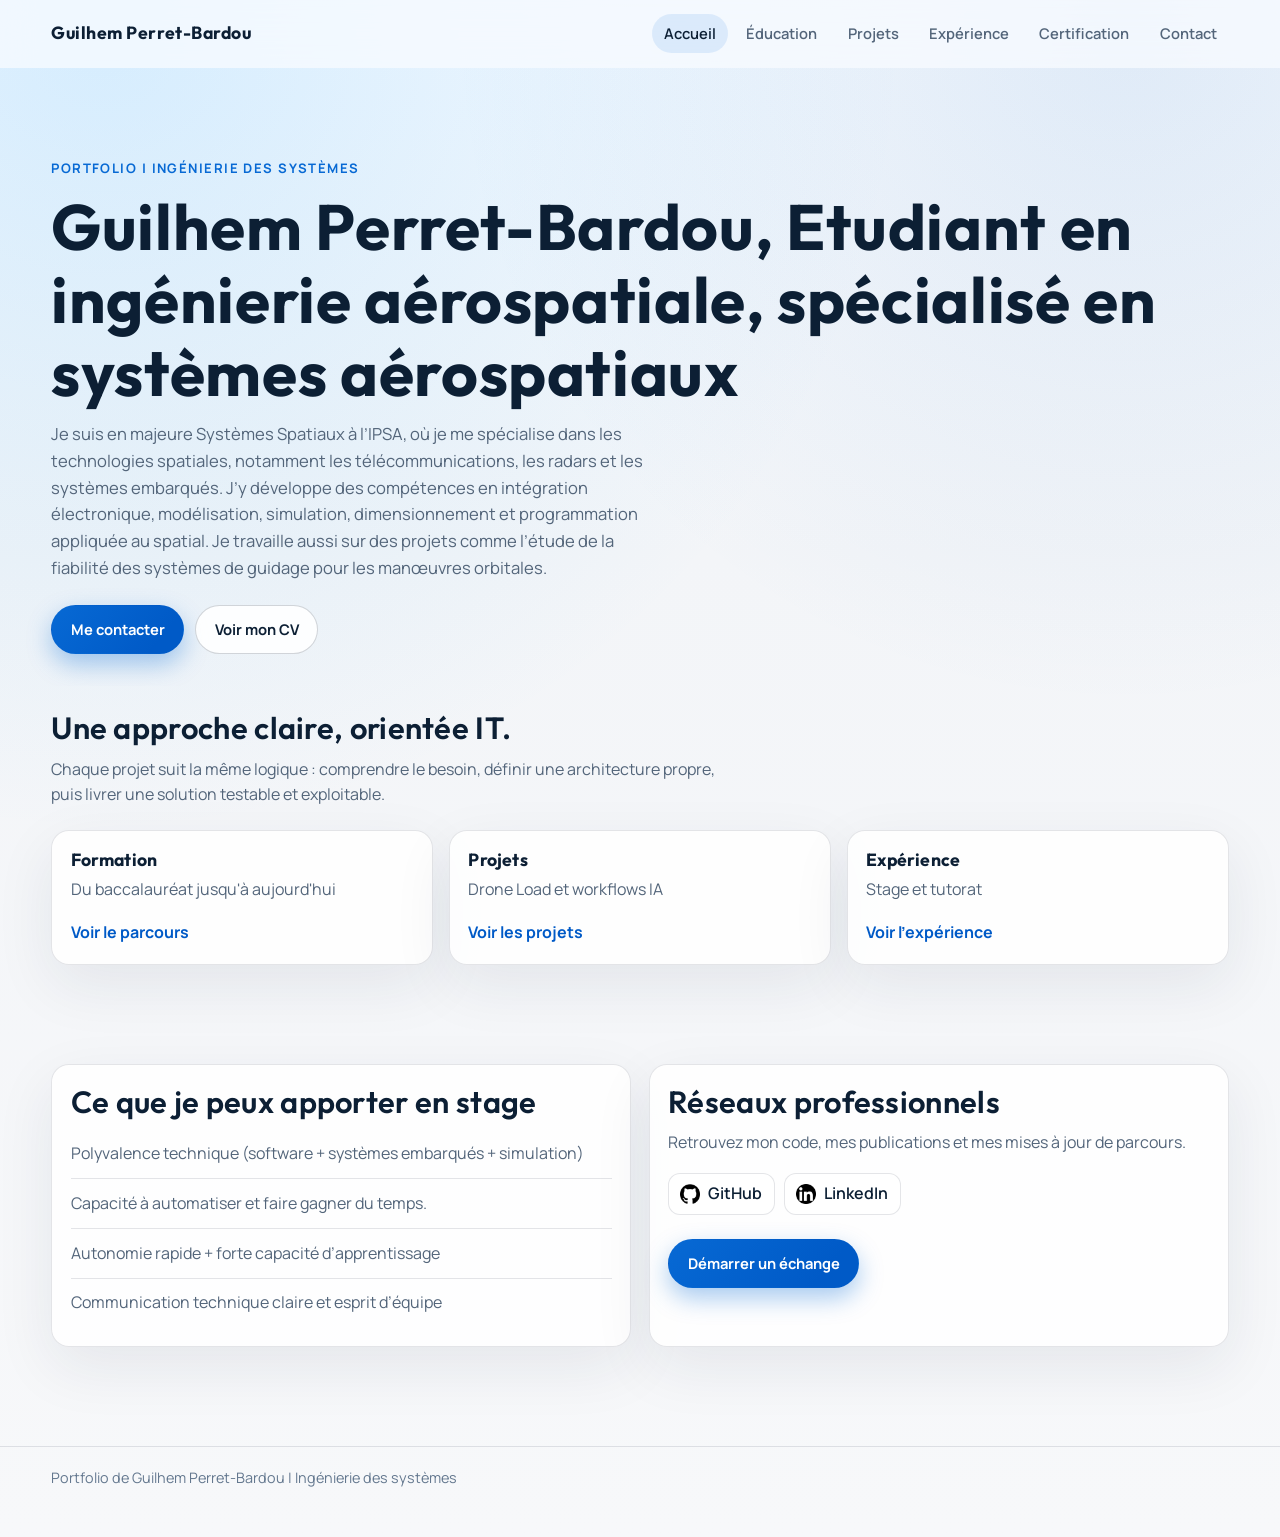
==== index.html @ e61e1006 "first commit" ====
<!doctype html>
<html lang="fr">
<head>
  <meta charset="UTF-8">
  <meta name="viewport" content="width=device-width, initial-scale=1.0">
  <title>Guilhem Perret-Bardou | Accueil</title>
  <link rel="stylesheet" href="styles.css">
</head>
<body>
  <header class="site-header">
    <div class="container nav-wrap">
      <a class="brand" href="index.html">Guilhem Perret-Bardou</a>
      <nav class="main-nav" aria-label="Navigation principale">
        <a class="active" href="index.html">Accueil</a>
        <a href="education.html">Éducation</a>
        <a href="projets.html">Projets</a>
        <a href="experience.html">Expérience</a>
        <a href="certification.html">Certification</a>
        <a href="contact.html">Contact</a>
      </nav>
    </div>
  </header>

  <main>
    <section class="hero-immersive">
      <div class="container hero-layout">
        <div data-reveal>
          <p class="eyebrow">Portfolio | Ingénierie des systèmes</p>
          <h1>Guilhem Perret-Bardou, 
            Etudiant en ingénierie aérospatiale, 
            spécialisé en systèmes aérospatiaux</h1>
          <p class="hero-lead">
            Je suis en majeure Systèmes Spatiaux à l’IPSA, où je me spécialise dans les technologies spatiales, notamment les télécommunications, les radars et les systèmes embarqués. J’y développe des compétences en intégration électronique, modélisation, simulation, dimensionnement et programmation appliquée au spatial. Je travaille aussi sur des projets comme l’étude de la fiabilité des systèmes de guidage pour les manœuvres orbitales.
          </p>
          <div class="cta-row">
            <a class="btn btn-primary" href="contact.html">Me contacter</a>
            <a class="btn btn-outline" href="Page%20Acceuil/CV%20Guilhem%20Perret-Bardou%202026_compressed%20(2).pdf" target="_blank" rel="noopener noreferrer">Voir mon CV</a>
          </div>
        </div>
      </div>
    </section>

    <section class="content-section">
      <div class="container">
        <div class="section-head" data-reveal>
          <h2>Une approche claire, orientée IT.</h2>
          <p>
            Chaque projet suit la même logique : comprendre le besoin, définir une architecture propre,
            puis livrer une solution testable et exploitable.
          </p>
        </div>
        <div class="cards-grid">
          <article class="surface-card tile" data-reveal>
            <h3>Formation</h3>
            <p> Du baccalauréat jusqu'à aujourd'hui</p>
            <a class="link" href="education.html">Voir le parcours</a>
          </article>
          <article class="surface-card tile" data-reveal>
            <h3>Projets</h3>
            <p>Drone Load et workflows IA</p>
            <a class="link" href="projets.html">Voir les projets</a>
          </article>
          <article class="surface-card tile" data-reveal>
            <h3>Expérience</h3>
            <p>Stage et tutorat</p>
            <a class="link" href="experience.html">Voir l'expérience</a>
          </article>
        </div>
      </div>
    </section>

    <section class="content-section">
      <div class="container split-grid">
        <article class="surface-card tile" data-reveal>
          <h2>Ce que je peux apporter en stage</h2>
          <ul class="list-clean">
            <li>Polyvalence technique (software + systèmes embarqués + simulation)</li>
            <li>Capacité à automatiser et faire gagner du temps.</li>
            <li>Autonomie rapide + forte capacité d’apprentissage</li>
            <li>Communication technique claire et esprit d’équipe</li>
          </ul>
        </article>
        <article class="surface-card tile" data-reveal>
          <h2>Réseaux professionnels</h2>
          <p class="card-copy">Retrouvez mon code, mes publications et mes mises à jour de parcours.</p>
          <div class="social-links">
            <a href="https://github.com/Guy2Es" target="_blank" rel="noopener noreferrer">
              <img src="Page%20Acceuil/logo_github.png" alt="Logo GitHub">
              <span>GitHub</span>
            </a>
            <a href="https://www.linkedin.com/in/guilhem-perret-bardou/" target="_blank" rel="noopener noreferrer">
              <img src="Page%20Acceuil/logo_linkedin.png" alt="Logo LinkedIn">
              <span>LinkedIn</span>
            </a>
          </div>
          <div class="cta-row">
            <a class="btn btn-primary" href="contact.html">Démarrer un échange</a>
          </div>
        </article>
      </div>
    </section>
  </main>

  <footer class="site-footer">
    <div class="container">
      <p>Portfolio de Guilhem Perret-Bardou | Ingénierie des systèmes</p>
    </div>
  </footer>
</body>
</html>
---- styles.css ----
@import url("https://fonts.googleapis.com/css2?family=Manrope:wght@400;500;600;700;800&family=Outfit:wght@500;600;700&display=swap");

:root {
  --bg: #f5f6f8;
  --bg-soft: #eef1f5;
  --surface: rgba(255, 255, 255, 0.84);
  --surface-strong: #ffffff;
  --line: rgba(10, 26, 47, 0.11);
  --line-strong: rgba(10, 26, 47, 0.18);
  --text: #0c1f34;
  --muted: #53657a;
  --primary: #0769d4;
  --primary-strong: #005ac7;
  --accent: #26a6ff;
  --radius-lg: 28px;
  --radius-md: 18px;
  --radius-sm: 12px;
  --shadow-1: 0 20px 60px rgba(20, 38, 62, 0.08);
  --shadow-2: 0 8px 22px rgba(20, 38, 62, 0.1);
  --max-width: 1180px;
  --ease-main: cubic-bezier(0.16, 1, 0.3, 1);
}

* {
  box-sizing: border-box;
}

html,
body {
  margin: 0;
  padding: 0;
}

body {
  background:
    radial-gradient(circle at 8% 2%, rgba(38, 166, 255, 0.16) 0, rgba(38, 166, 255, 0) 42%),
    radial-gradient(circle at 88% 2%, rgba(9, 96, 189, 0.1) 0, rgba(9, 96, 189, 0) 36%),
    linear-gradient(180deg, #f8fbff 0%, #f3f5f8 36%, #f7f8fa 100%);
  color: var(--text);
  font-family: "Manrope", sans-serif;
  line-height: 1.6;
  min-height: 100vh;
}

a {
  color: inherit;
}

h1,
h2,
h3,
h4 {
  margin: 0 0 0.7rem;
  line-height: 1.14;
  font-family: "Outfit", sans-serif;
  letter-spacing: 0.01em;
}

h1 {
  font-size: clamp(2rem, 5vw, 4.05rem);
  font-weight: 700;
}

h2 {
  font-size: clamp(1.35rem, 2.4vw, 2rem);
  font-weight: 600;
}

p {
  margin: 0 0 1.1rem;
}

.container {
  width: min(var(--max-width), 92%);
  margin: 0 auto;
}

.site-header {
  position: sticky;
  top: 0;
  z-index: 100;
  backdrop-filter: blur(16px);
  background: rgba(248, 251, 255, 0.74);
  border-bottom: 1px solid transparent;
}

.site-header.is-scrolled {
  border-color: var(--line);
  box-shadow: var(--shadow-2);
}

.nav-wrap {
  display: flex;
  align-items: center;
  justify-content: space-between;
  gap: 1rem;
  padding: 0.88rem 0;
}

.brand {
  text-decoration: none;
  font-family: "Outfit", sans-serif;
  font-size: 1.1rem;
  font-weight: 700;
  letter-spacing: 0.03em;
  white-space: nowrap;
}

.main-nav {
  display: flex;
  flex-wrap: wrap;
  justify-content: flex-end;
  gap: 0.4rem;
}

.main-nav a {
  text-decoration: none;
  color: var(--muted);
  padding: 0.48rem 0.75rem;
  border-radius: 999px;
  font-size: 0.92rem;
  font-weight: 600;
}

.main-nav a:hover,
.main-nav a.active {
  color: var(--text);
  background: rgba(7, 105, 212, 0.1);
}

.hero-immersive {
  position: relative;
  padding: clamp(3rem, 7vw, 5.8rem) 0 2rem;
  overflow: clip;
}

.hero-layout {
  display: grid;
  grid-template-columns: 1fr 1fr;
  align-items: center;
  gap: clamp(1.3rem, 4vw, 3.4rem);
}

/* Let the hero copy use the full width when there is no second column (e.g., no visual on the right). */
.hero-layout > :only-child {
  grid-column: 1 / -1;
}

.eyebrow {
  margin-bottom: 0.8rem;
  font-size: 0.82rem;
  letter-spacing: 0.11em;
  text-transform: uppercase;
  color: var(--primary);
  font-weight: 700;
}

.hero-lead {
  max-width: 62ch;
  color: var(--muted);
  font-size: clamp(1.04rem, 1.3vw, 1.2rem);
}

.cta-row {
  display: flex;
  flex-wrap: wrap;
  gap: 0.7rem;
  margin-top: 1.5rem;
}

.btn {
  display: inline-flex;
  align-items: center;
  justify-content: center;
  gap: 0.4rem;
  text-decoration: none;
  font-weight: 700;
  font-size: 0.92rem;
  padding: 0.74rem 1.15rem;
  border-radius: 999px;
  border: 1px solid transparent;
  cursor: pointer;
}

.btn:focus-visible,
.link:focus-visible,
.main-nav a:focus-visible {
  outline: 2px solid var(--primary);
  outline-offset: 2px;
}

.btn-primary {
  background: linear-gradient(130deg, var(--primary) 0%, var(--primary-strong) 80%);
  color: #fff;
  box-shadow: 0 10px 24px rgba(7, 105, 212, 0.35);
}

.btn-primary:hover {
  box-shadow: 0 14px 30px rgba(7, 105, 212, 0.38);
}

.btn-outline {
  border-color: var(--line-strong);
  background: rgba(255, 255, 255, 0.88);
}

.btn-outline:hover {
  background: #fff;
  border-color: rgba(7, 105, 212, 0.36);
}

.hero-visual-wrap {
  position: relative;
  min-height: min(72vh, 640px);
}

.hero-scroll-stage {
  position: sticky;
  top: 6.8rem;
  display: grid;
  place-items: center;
  min-height: min(70vh, 620px);
}

.has-scrolltrigger .hero-scroll-stage {
  position: relative;
  top: auto;
}

.portfolio-card-3d {
  position: relative;
  width: min(430px, 84vw);
  aspect-ratio: 3 / 4;
  border-radius: 34px;
  padding: 1.25rem;
  background:
    linear-gradient(152deg, rgba(255, 255, 255, 0.92), rgba(240, 246, 255, 0.92)),
    linear-gradient(160deg, rgba(255, 255, 255, 0.75), rgba(255, 255, 255, 0.75));
  border: 1px solid rgba(255, 255, 255, 0.8);
  box-shadow: 0 45px 80px rgba(11, 30, 56, 0.2);
}

.card-sheen {
  position: absolute;
  inset: 0;
  border-radius: inherit;
  background: linear-gradient(120deg, rgba(255, 255, 255, 0.68) 0%, rgba(255, 255, 255, 0.1) 52%, rgba(255, 255, 255, 0.5) 100%);
  pointer-events: none;
}

.card-content {
  position: relative;
  height: 100%;
  border-radius: 25px;
  padding: 1.45rem;
  background: linear-gradient(180deg, rgba(255, 255, 255, 0.88), rgba(247, 250, 255, 0.95));
  border: 1px solid rgba(10, 26, 47, 0.08);
  overflow: hidden;
}

.card-topline {
  margin-bottom: 1rem;
  display: inline-flex;
  align-items: center;
  gap: 0.4rem;
  padding: 0.33rem 0.68rem;
  border-radius: 999px;
  color: var(--primary-strong);
  font-size: 0.74rem;
  font-weight: 700;
  background: rgba(7, 105, 212, 0.1);
}

.chip-grid {
  display: flex;
  flex-wrap: wrap;
  gap: 0.45rem;
  margin: 1.1rem 0 1.35rem;
}

.chip {
  padding: 0.32rem 0.65rem;
  border-radius: 999px;
  background: rgba(15, 39, 66, 0.09);
  color: #27425d;
  font-size: 0.73rem;
  font-weight: 700;
}

.card-mini {
  border: 1px solid rgba(10, 26, 47, 0.12);
  background: rgba(255, 255, 255, 0.9);
  border-radius: 15px;
  padding: 0.8rem;
}

.card-mini p {
  margin: 0;
  color: var(--muted);
}

.hero-orb {
  position: absolute;
  border-radius: 999px;
  filter: blur(3px);
  pointer-events: none;
}

.hero-orb-a {
  width: 220px;
  height: 220px;
  background: radial-gradient(circle, rgba(38, 166, 255, 0.42) 0%, rgba(38, 166, 255, 0) 72%);
  top: 0;
  right: 1%;
}

.hero-orb-b {
  width: 160px;
  height: 160px;
  background: radial-gradient(circle, rgba(7, 105, 212, 0.26) 0%, rgba(7, 105, 212, 0) 70%);
  bottom: 16%;
  left: 12%;
}

.content-section {
  padding: 1.5rem 0 4.7rem;
}

.section-head {
  max-width: 68ch;
  margin-bottom: 1.4rem;
}

.section-head p {
  color: var(--muted);
}

.surface-card {
  background: var(--surface);
  border: 1px solid var(--line);
  border-radius: var(--radius-md);
  box-shadow: var(--shadow-1);
}

.cards-grid {
  display: grid;
  grid-template-columns: repeat(3, minmax(0, 1fr));
  gap: 1rem;
}

.tile {
  padding: 1.15rem;
}

.tile p {
  color: var(--muted);
}

.tile h3 {
  font-size: 1.1rem;
  margin-bottom: 0.45rem;
}

.split-grid {
  display: grid;
  grid-template-columns: 1fr 1fr;
  gap: 1.1rem;
}

.list-clean {
  list-style: none;
  padding: 0;
  margin: 0;
}

.list-clean li {
  padding: 0.72rem 0;
  border-bottom: 1px solid var(--line);
  color: var(--muted);
}

.list-clean li:last-child {
  border-bottom: none;
}

.page-main {
  padding: 3rem 0 4rem;
}

.page-hero {
  margin-bottom: 1.5rem;
}

.page-hero p {
  color: var(--muted);
  max-width: 66ch;
}

.stack {
  display: grid;
  gap: 0.95rem;
}

.entry {
  display: grid;
  grid-template-columns: 220px 1fr;
  gap: 1rem;
  padding: 1.1rem;
}

.entry-image {
  width: 100%;
  height: 164px;
  border-radius: 14px;
  border: 1px solid var(--line);
  background: #fff;
  object-fit: cover;
}

.small-img {
  object-fit: contain;
  padding: 0.45rem;
}

.entry p,
.card-copy,
.contact-line {
  color: var(--muted);
}

.grid-two {
  display: grid;
  grid-template-columns: 1fr 1fr;
  gap: 1rem;
}

.action-card {
  padding: 1.2rem;
  display: flex;
  flex-direction: column;
  gap: 0.8rem;
  justify-content: space-between;
}

.workflow-image {
  width: 100%;
  border-radius: 15px;
  border: 1px solid var(--line);
}

.partner-logos {
  display: grid;
  grid-template-columns: repeat(2, minmax(0, 1fr));
  gap: 0.7rem;
}

.partner-logos img {
  width: 100%;
  height: 72px;
  object-fit: contain;
  border-radius: 11px;
  border: 1px solid var(--line);
  background: rgba(255, 255, 255, 0.92);
  padding: 0.45rem;
}

.social-links {
  display: flex;
  flex-wrap: wrap;
  gap: 0.6rem;
}

.social-links a {
  text-decoration: none;
  display: inline-flex;
  align-items: center;
  gap: 0.5rem;
  border-radius: 12px;
  border: 1px solid var(--line);
  background: rgba(255, 255, 255, 0.8);
  padding: 0.45rem 0.7rem;
  font-weight: 600;
}

.social-links img {
  width: 20px;
  height: 20px;
  object-fit: contain;
}

.link {
  color: var(--primary-strong);
  font-weight: 700;
  text-decoration: none;
}

.link:hover {
  text-decoration: underline;
}

.site-footer {
  margin-top: 1.5rem;
  border-top: 1px solid var(--line);
  padding: 1.2rem 0 1.9rem;
  color: #64788f;
  font-size: 0.9rem;
}

[data-reveal],
[data-reveal].is-visible {
  opacity: 1;
  transform: none;
}

@media (max-width: 1040px) {
  .hero-layout,
  .cards-grid,
  .split-grid {
    grid-template-columns: 1fr;
  }

  .hero-visual-wrap {
    min-height: 500px;
  }
}

@media (max-width: 800px) {
  .main-nav {
    gap: 0.25rem;
  }

  .main-nav a {
    font-size: 0.85rem;
    padding: 0.45rem 0.62rem;
  }

  .entry,
  .grid-two {
    grid-template-columns: 1fr;
  }

  .entry-image {
    height: 188px;
  }

  .hero-scroll-stage {
    top: 5.7rem;
  }
}
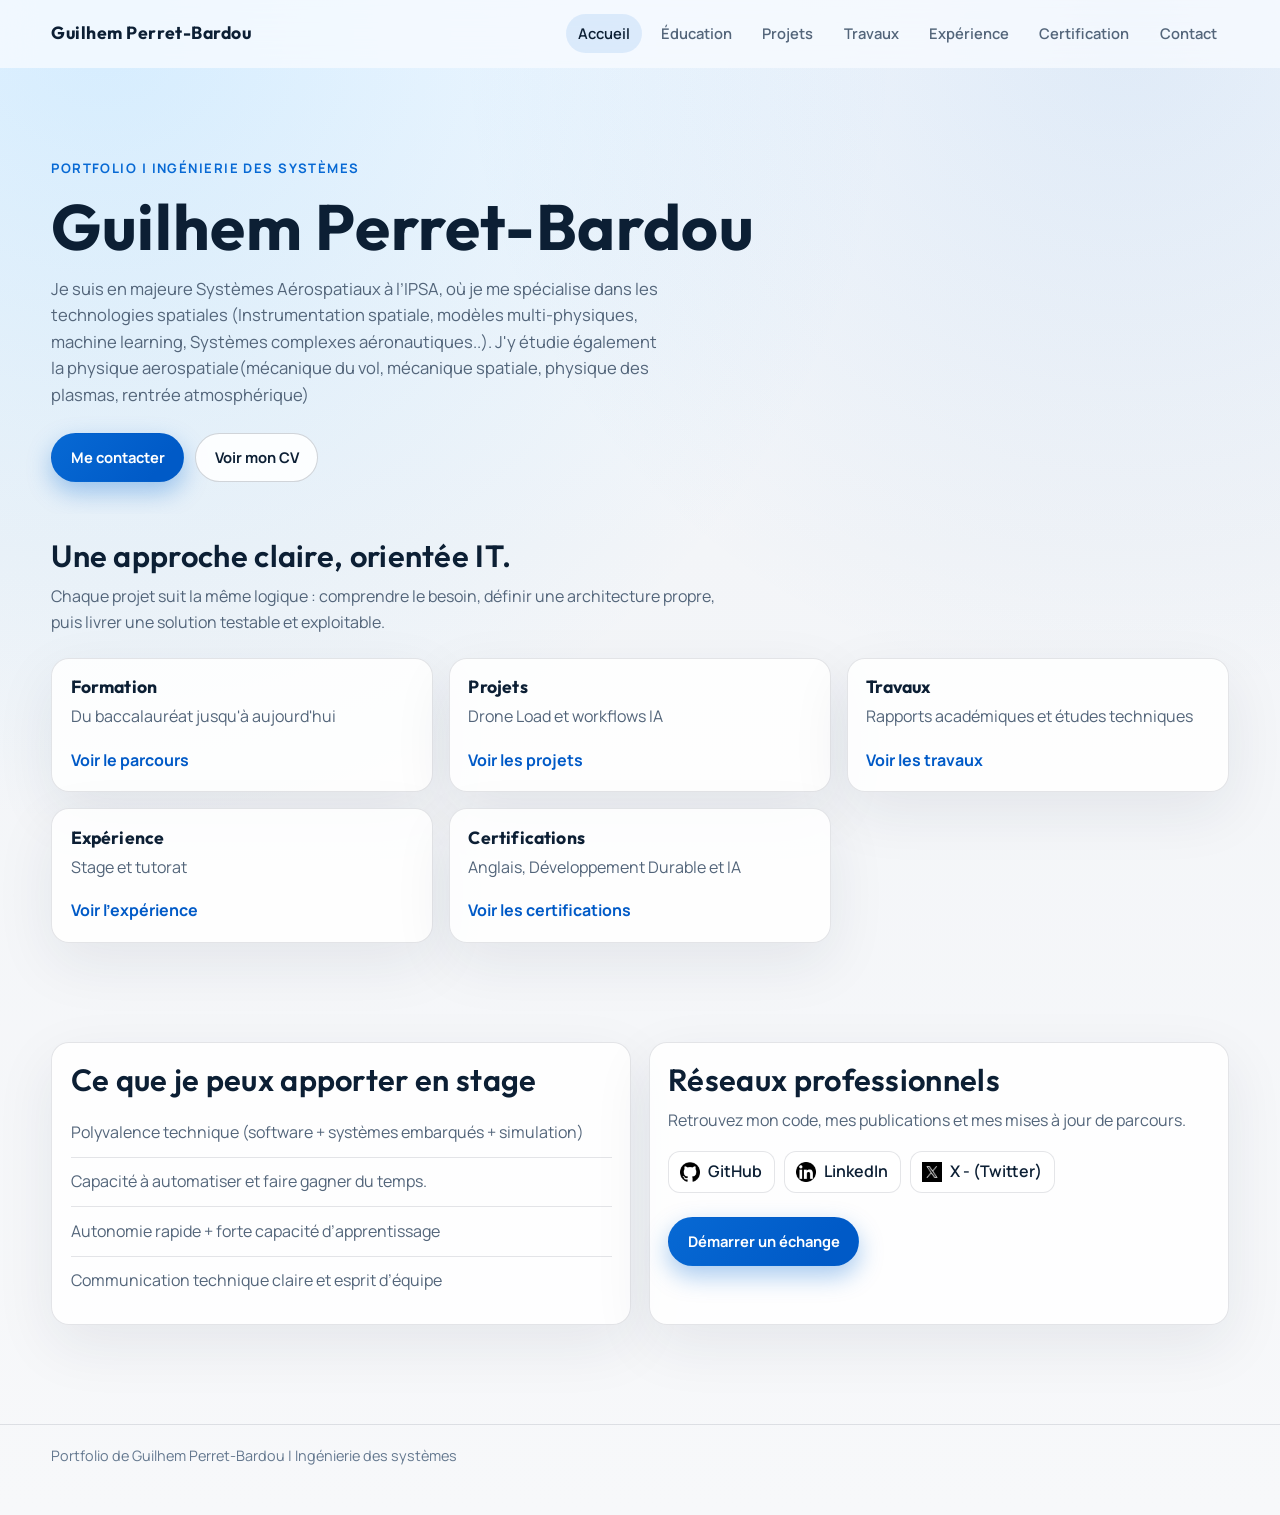
==== commit cc3043de: "Mise à jour du portofolio" ====
--- a/index.html
+++ b/index.html
@@ -14,6 +14,7 @@
         <a class="active" href="index.html">Accueil</a>
         <a href="education.html">Éducation</a>
         <a href="projets.html">Projets</a>
+        <a href="travaux.html">Travaux</a>
         <a href="experience.html">Expérience</a>
         <a href="certification.html">Certification</a>
         <a href="contact.html">Contact</a>
@@ -25,16 +26,13 @@
     <section class="hero-immersive">
       <div class="container hero-layout">
         <div data-reveal>
-          <p class="eyebrow">Portfolio | Ingénierie des systèmes</p>
-          <h1>Guilhem Perret-Bardou, 
-            Etudiant en ingénierie aérospatiale, 
-            spécialisé en systèmes aérospatiaux</h1>
+          <p class="eyebrow">Portfolio | Ingénierie des systèmes </p>
+          <h1>Guilhem Perret-Bardou</h1>
           <p class="hero-lead">
-            Je suis en majeure Systèmes Spatiaux à l’IPSA, où je me spécialise dans les technologies spatiales, notamment les télécommunications, les radars et les systèmes embarqués. J’y développe des compétences en intégration électronique, modélisation, simulation, dimensionnement et programmation appliquée au spatial. Je travaille aussi sur des projets comme l’étude de la fiabilité des systèmes de guidage pour les manœuvres orbitales.
-          </p>
+            Je suis en majeure Systèmes Aérospatiaux à l’IPSA, où je me spécialise dans les technologies spatiales (Instrumentation spatiale, modèles multi-physiques, machine learning, Systèmes complexes aéronautiques..). J'y étudie également la physique aerospatiale(mécanique du vol, mécanique spatiale, physique des plasmas, rentrée atmosphérique)
           <div class="cta-row">
             <a class="btn btn-primary" href="contact.html">Me contacter</a>
-            <a class="btn btn-outline" href="Page%20Acceuil/CV%20Guilhem%20Perret-Bardou%202026_compressed%20(2).pdf" target="_blank" rel="noopener noreferrer">Voir mon CV</a>
+            <a class="btn btn-outline" href="Page%20Acceuil/cv-2026.pdf" target="_blank" rel="noopener noreferrer">Voir mon CV</a>
           </div>
         </div>
       </div>
@@ -61,9 +59,19 @@
             <a class="link" href="projets.html">Voir les projets</a>
           </article>
           <article class="surface-card tile" data-reveal>
+            <h3>Travaux</h3>
+            <p>Rapports académiques et études techniques</p>
+            <a class="link" href="travaux.html">Voir les travaux</a>
+          </article>
+          <article class="surface-card tile" data-reveal>
             <h3>Expérience</h3>
             <p>Stage et tutorat</p>
             <a class="link" href="experience.html">Voir l'expérience</a>
+          </article>
+           <article class="surface-card tile" data-reveal>
+            <h3>Certifications</h3>
+            <p>Anglais, Développement Durable et IA</p>
+            <a class="link" href="certification.html">Voir les certifications</a>
           </article>
         </div>
       </div>
@@ -92,6 +100,10 @@
               <img src="Page%20Acceuil/logo_linkedin.png" alt="Logo LinkedIn">
               <span>LinkedIn</span>
             </a>
+            <a href="https://x.com/guy2es" target="_blank" rel="noopener noreferrer">
+              <img src="Twitter-new-logo.jpg" alt="Logo X (Twitter)">
+              <span>X  - (Twitter)</span>
+            </a>
           </div>
           <div class="cta-row">
             <a class="btn btn-primary" href="contact.html">Démarrer un échange</a>
--- a/styles.css
+++ b/styles.css
@@ -506,6 +506,93 @@
   font-size: 0.9rem;
 }
 
+.notice-banner {
+  display: flex;
+  align-items: center;
+  justify-content: space-between;
+  gap: 1rem;
+  padding: 1.3rem 1.35rem;
+}
+
+.notice-banner p,
+.project-meta p,
+.pdf-note,
+.pdf-status,
+.pdf-error {
+  color: var(--muted);
+}
+
+.project-layout {
+  display: grid;
+  grid-template-columns: 0.95fr 1.25fr;
+  gap: 1rem;
+  align-items: start;
+}
+
+.project-card,
+.pdf-shell {
+  padding: 1.2rem;
+}
+
+.project-meta {
+  margin-bottom: 1rem;
+}
+
+.pdf-toolbar {
+  display: flex;
+  flex-wrap: wrap;
+  gap: 0.7rem;
+  margin: 1rem 0;
+}
+
+.pdf-note {
+  padding: 0.9rem 1rem;
+  border-radius: 16px;
+  background: rgba(7, 105, 212, 0.08);
+  border: 1px solid rgba(7, 105, 212, 0.14);
+}
+
+.pdf-head {
+  display: flex;
+  justify-content: space-between;
+  gap: 1rem;
+  align-items: start;
+  margin-bottom: 1rem;
+}
+
+.pdf-status {
+  margin: 0;
+  font-size: 0.92rem;
+}
+
+.pdf-viewer {
+  display: grid;
+  gap: 1rem;
+  max-height: 78vh;
+  overflow: auto;
+  padding: 1rem;
+  border-radius: 20px;
+  border: 1px solid var(--line);
+  background: linear-gradient(180deg, rgba(246, 249, 253, 0.95), rgba(236, 241, 247, 0.95));
+}
+
+.pdf-page {
+  width: 100%;
+  height: auto;
+  display: block;
+  border-radius: 12px;
+  background: #fff;
+  box-shadow: 0 10px 24px rgba(15, 35, 60, 0.12);
+}
+
+.pdf-error {
+  margin: 0;
+  padding: 1rem;
+  border-radius: 14px;
+  background: rgba(255, 255, 255, 0.85);
+  border: 1px solid var(--line);
+}
+
 [data-reveal],
 [data-reveal].is-visible {
   opacity: 1;
@@ -515,7 +602,8 @@
 @media (max-width: 1040px) {
   .hero-layout,
   .cards-grid,
-  .split-grid {
+  .split-grid,
+  .project-layout {
     grid-template-columns: 1fr;
   }
 
@@ -546,5 +634,15 @@
   .hero-scroll-stage {
     top: 5.7rem;
   }
-}
-
+
+  .pdf-head,
+  .notice-banner {
+    flex-direction: column;
+    align-items: stretch;
+  }
+
+  .pdf-viewer {
+    max-height: 68vh;
+  }
+}
+
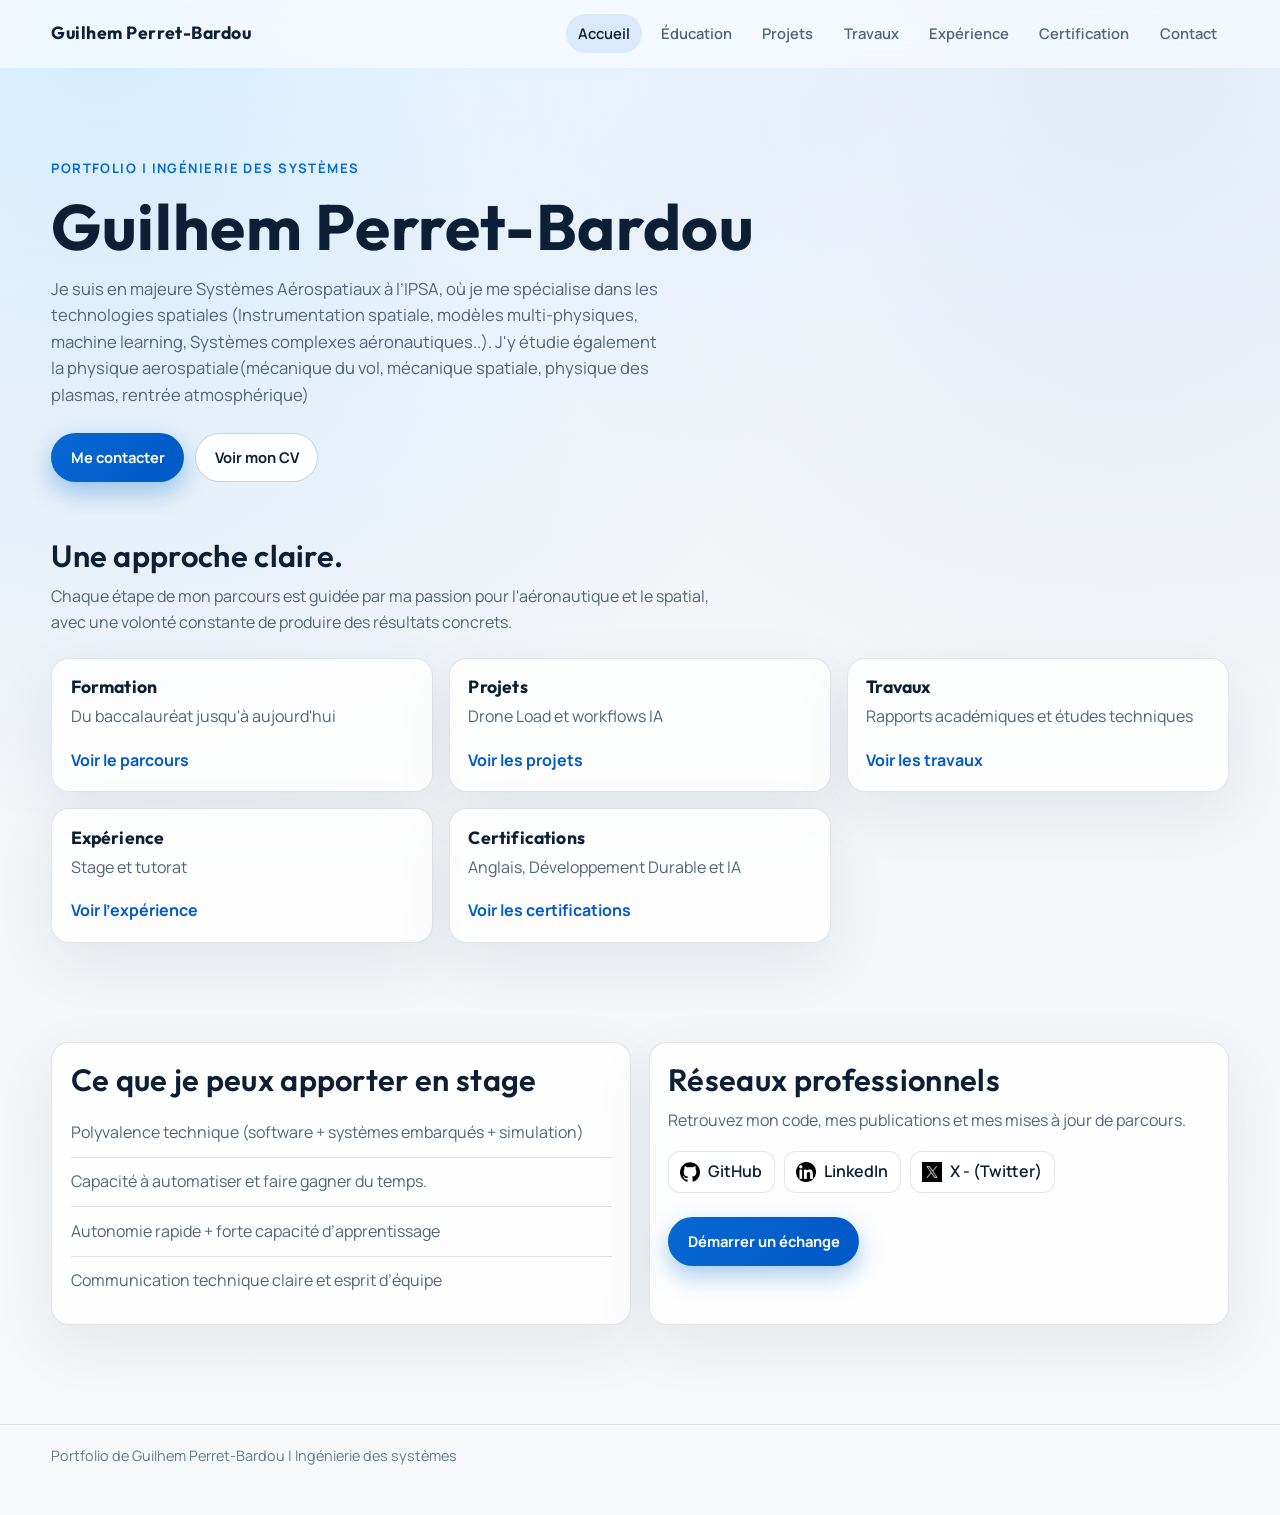
==== commit cd2011eb: "corrections et ajouts de travaux" ====
--- a/index.html
+++ b/index.html
@@ -41,10 +41,9 @@
     <section class="content-section">
       <div class="container">
         <div class="section-head" data-reveal>
-          <h2>Une approche claire, orientée IT.</h2>
+          <h2>Une approche claire.</h2>
           <p>
-            Chaque projet suit la même logique : comprendre le besoin, définir une architecture propre,
-            puis livrer une solution testable et exploitable.
+            Chaque étape de mon parcours est guidée par ma passion pour l'aéronautique et le spatial, avec une volonté constante de produire des résultats concrets. 
           </p>
         </div>
         <div class="cards-grid">
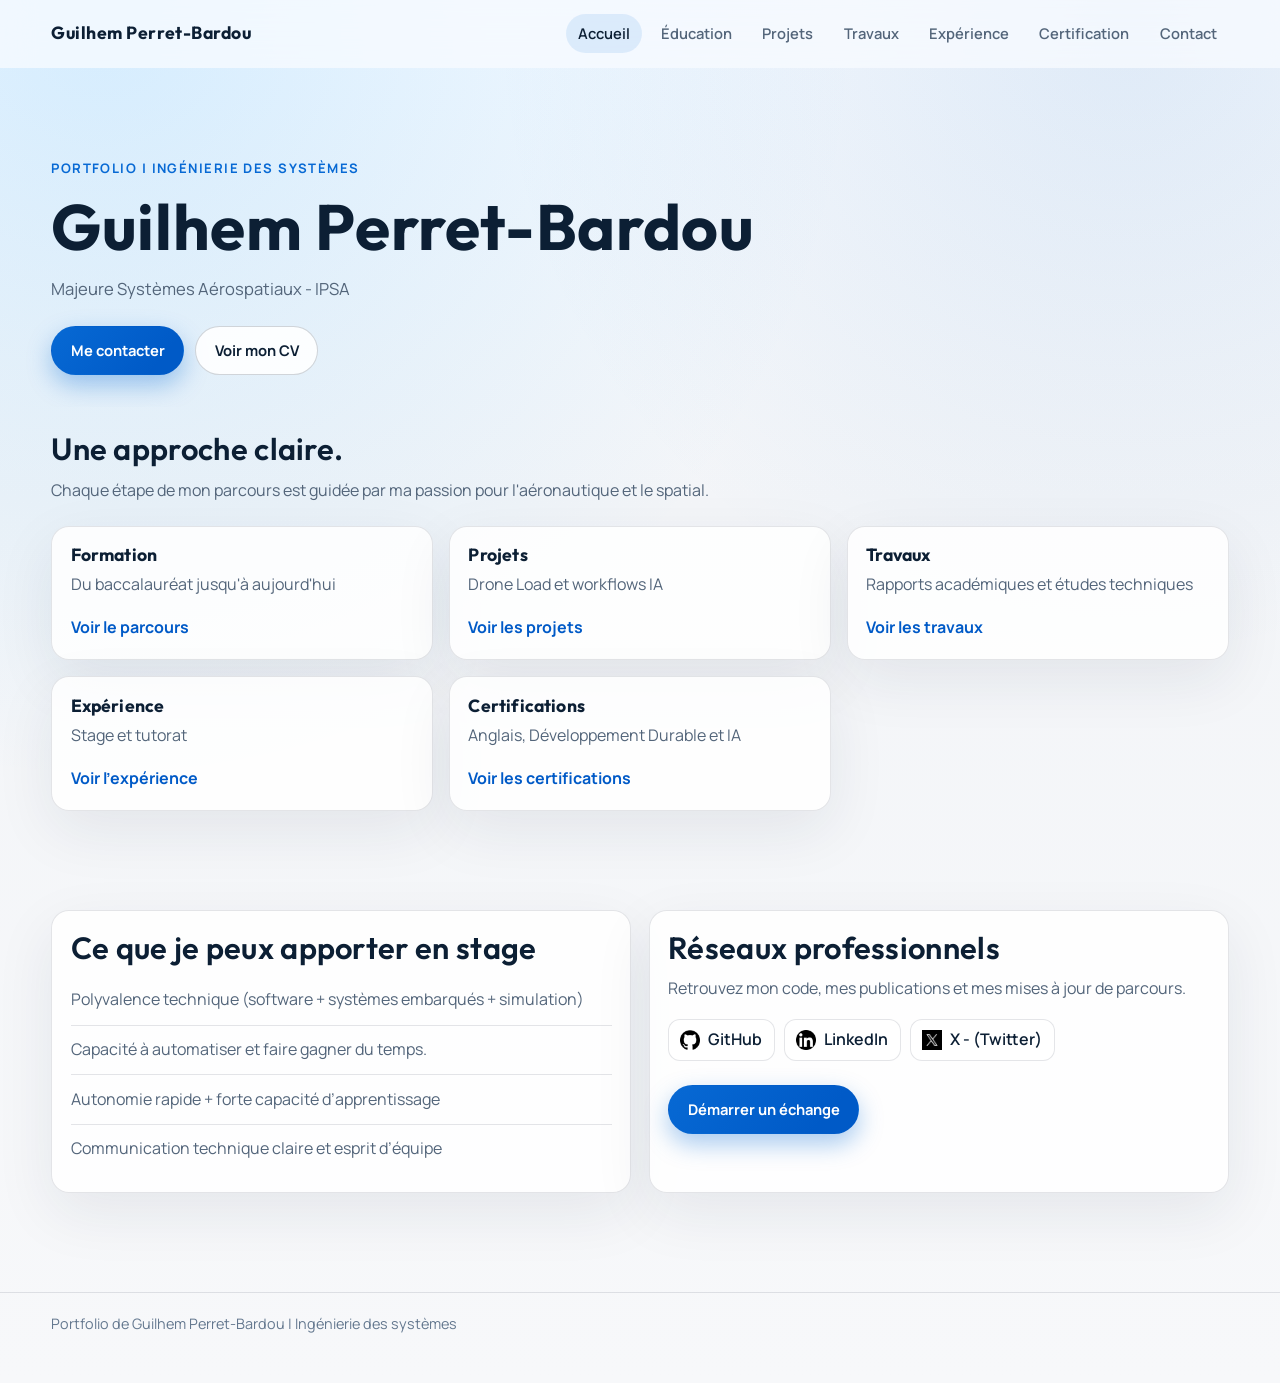
==== commit 67857ee8: "Fix mobile menu and add education/experience flags" ====
--- a/index.html
+++ b/index.html
@@ -10,7 +10,13 @@
   <header class="site-header">
     <div class="container nav-wrap">
       <a class="brand" href="index.html">Guilhem Perret-Bardou</a>
-      <nav class="main-nav" aria-label="Navigation principale">
+      <button class="menu-toggle" type="button" aria-expanded="false" aria-controls="site-menu">
+        <span class="menu-toggle-bar"></span>
+        <span class="menu-toggle-bar"></span>
+        <span class="menu-toggle-bar"></span>
+        <span class="sr-only">Ouvrir le menu</span>
+      </button>
+      <nav id="site-menu" class="main-nav" aria-label="Navigation principale">
         <a class="active" href="index.html">Accueil</a>
         <a href="education.html">Éducation</a>
         <a href="projets.html">Projets</a>
@@ -29,7 +35,8 @@
           <p class="eyebrow">Portfolio | Ingénierie des systèmes </p>
           <h1>Guilhem Perret-Bardou</h1>
           <p class="hero-lead">
-            Je suis en majeure Systèmes Aérospatiaux à l’IPSA, où je me spécialise dans les technologies spatiales (Instrumentation spatiale, modèles multi-physiques, machine learning, Systèmes complexes aéronautiques..). J'y étudie également la physique aerospatiale(mécanique du vol, mécanique spatiale, physique des plasmas, rentrée atmosphérique)
+            Majeure Systèmes Aérospatiaux - IPSA
+          </p>
           <div class="cta-row">
             <a class="btn btn-primary" href="contact.html">Me contacter</a>
             <a class="btn btn-outline" href="Page%20Acceuil/cv-2026.pdf" target="_blank" rel="noopener noreferrer">Voir mon CV</a>
@@ -43,7 +50,7 @@
         <div class="section-head" data-reveal>
           <h2>Une approche claire.</h2>
           <p>
-            Chaque étape de mon parcours est guidée par ma passion pour l'aéronautique et le spatial, avec une volonté constante de produire des résultats concrets. 
+            Chaque étape de mon parcours est guidée par ma passion pour l'aéronautique et le spatial.
           </p>
         </div>
         <div class="cards-grid">
@@ -117,5 +124,6 @@
       <p>Portfolio de Guilhem Perret-Bardou | Ingénierie des systèmes</p>
     </div>
   </footer>
+  <script src="script.js"></script>
 </body>
 </html>
--- a/styles.css
+++ b/styles.css
@@ -97,6 +97,18 @@
   padding: 0.88rem 0;
 }
 
+.sr-only {
+  position: absolute;
+  width: 1px;
+  height: 1px;
+  padding: 0;
+  margin: -1px;
+  overflow: hidden;
+  clip: rect(0, 0, 0, 0);
+  white-space: nowrap;
+  border: 0;
+}
+
 .brand {
   text-decoration: none;
   font-family: "Outfit", sans-serif;
@@ -104,6 +116,41 @@
   font-weight: 700;
   letter-spacing: 0.03em;
   white-space: nowrap;
+}
+
+.menu-toggle {
+  display: none;
+  align-items: center;
+  justify-content: center;
+  flex-direction: column;
+  gap: 5px;
+  width: 48px;
+  height: 48px;
+  padding: 0;
+  border: 1px solid var(--line);
+  border-radius: 14px;
+  background: rgba(255, 255, 255, 0.9);
+  color: var(--text);
+  box-shadow: var(--shadow-1);
+  cursor: pointer;
+}
+
+.menu-toggle:hover {
+  border-color: rgba(7, 105, 212, 0.28);
+  box-shadow: var(--shadow-2);
+}
+
+.menu-toggle:focus-visible {
+  outline: 2px solid var(--primary);
+  outline-offset: 3px;
+}
+
+.menu-toggle-bar {
+  display: block;
+  width: 20px;
+  height: 2px;
+  border-radius: 999px;
+  background: currentColor;
 }
 
 .main-nav {
@@ -417,6 +464,26 @@
   object-fit: cover;
 }
 
+.edu-title {
+  display: flex;
+  align-items: center;
+  flex-wrap: wrap;
+  gap: 0.45rem;
+}
+
+.edu-title span {
+  display: inline-block;
+}
+
+.edu-flag {
+  width: 28px;
+  height: 20px;
+  object-fit: contain;
+  border-radius: 4px;
+  border: 1px solid var(--line);
+  background: #fff;
+}
+
 .small-img {
   object-fit: contain;
   padding: 0.45rem;
@@ -506,93 +573,6 @@
   font-size: 0.9rem;
 }
 
-.notice-banner {
-  display: flex;
-  align-items: center;
-  justify-content: space-between;
-  gap: 1rem;
-  padding: 1.3rem 1.35rem;
-}
-
-.notice-banner p,
-.project-meta p,
-.pdf-note,
-.pdf-status,
-.pdf-error {
-  color: var(--muted);
-}
-
-.project-layout {
-  display: grid;
-  grid-template-columns: 0.95fr 1.25fr;
-  gap: 1rem;
-  align-items: start;
-}
-
-.project-card,
-.pdf-shell {
-  padding: 1.2rem;
-}
-
-.project-meta {
-  margin-bottom: 1rem;
-}
-
-.pdf-toolbar {
-  display: flex;
-  flex-wrap: wrap;
-  gap: 0.7rem;
-  margin: 1rem 0;
-}
-
-.pdf-note {
-  padding: 0.9rem 1rem;
-  border-radius: 16px;
-  background: rgba(7, 105, 212, 0.08);
-  border: 1px solid rgba(7, 105, 212, 0.14);
-}
-
-.pdf-head {
-  display: flex;
-  justify-content: space-between;
-  gap: 1rem;
-  align-items: start;
-  margin-bottom: 1rem;
-}
-
-.pdf-status {
-  margin: 0;
-  font-size: 0.92rem;
-}
-
-.pdf-viewer {
-  display: grid;
-  gap: 1rem;
-  max-height: 78vh;
-  overflow: auto;
-  padding: 1rem;
-  border-radius: 20px;
-  border: 1px solid var(--line);
-  background: linear-gradient(180deg, rgba(246, 249, 253, 0.95), rgba(236, 241, 247, 0.95));
-}
-
-.pdf-page {
-  width: 100%;
-  height: auto;
-  display: block;
-  border-radius: 12px;
-  background: #fff;
-  box-shadow: 0 10px 24px rgba(15, 35, 60, 0.12);
-}
-
-.pdf-error {
-  margin: 0;
-  padding: 1rem;
-  border-radius: 14px;
-  background: rgba(255, 255, 255, 0.85);
-  border: 1px solid var(--line);
-}
-
 [data-reveal],
 [data-reveal].is-visible {
   opacity: 1;
@@ -602,8 +582,7 @@
 @media (max-width: 1040px) {
   .hero-layout,
   .cards-grid,
-  .split-grid,
-  .project-layout {
+  .split-grid {
     grid-template-columns: 1fr;
   }
 
@@ -613,13 +592,49 @@
 }
 
 @media (max-width: 800px) {
+  .js .nav-wrap {
+    flex-wrap: wrap;
+    align-items: flex-start;
+  }
+
+  .js .menu-toggle {
+    display: inline-flex;
+  }
+
+  .js .main-nav {
+    display: none;
+    width: 100%;
+    order: 3;
+    flex-direction: column;
+    align-items: stretch;
+    justify-content: flex-start;
+    gap: 0.35rem;
+    margin-top: 0.8rem;
+    padding: 0.8rem;
+    border: 1px solid var(--line);
+    border-radius: var(--radius-md);
+    background: rgba(255, 255, 255, 0.94);
+    box-shadow: var(--shadow-1);
+  }
+
+  .js .main-nav.is-open {
+    display: flex;
+  }
+
   .main-nav {
     gap: 0.25rem;
   }
 
   .main-nav a {
-    font-size: 0.85rem;
-    padding: 0.45rem 0.62rem;
+    font-size: 0.92rem;
+    padding: 0.72rem 0.85rem;
+    border: 1px solid transparent;
+    background: rgba(7, 105, 212, 0.04);
+  }
+
+  .main-nav a:hover,
+  .main-nav a.active {
+    border-color: rgba(7, 105, 212, 0.16);
   }
 
   .entry,
@@ -634,15 +649,5 @@
   .hero-scroll-stage {
     top: 5.7rem;
   }
-
-  .pdf-head,
-  .notice-banner {
-    flex-direction: column;
-    align-items: stretch;
-  }
-
-  .pdf-viewer {
-    max-height: 68vh;
-  }
-}
-
+}
+
